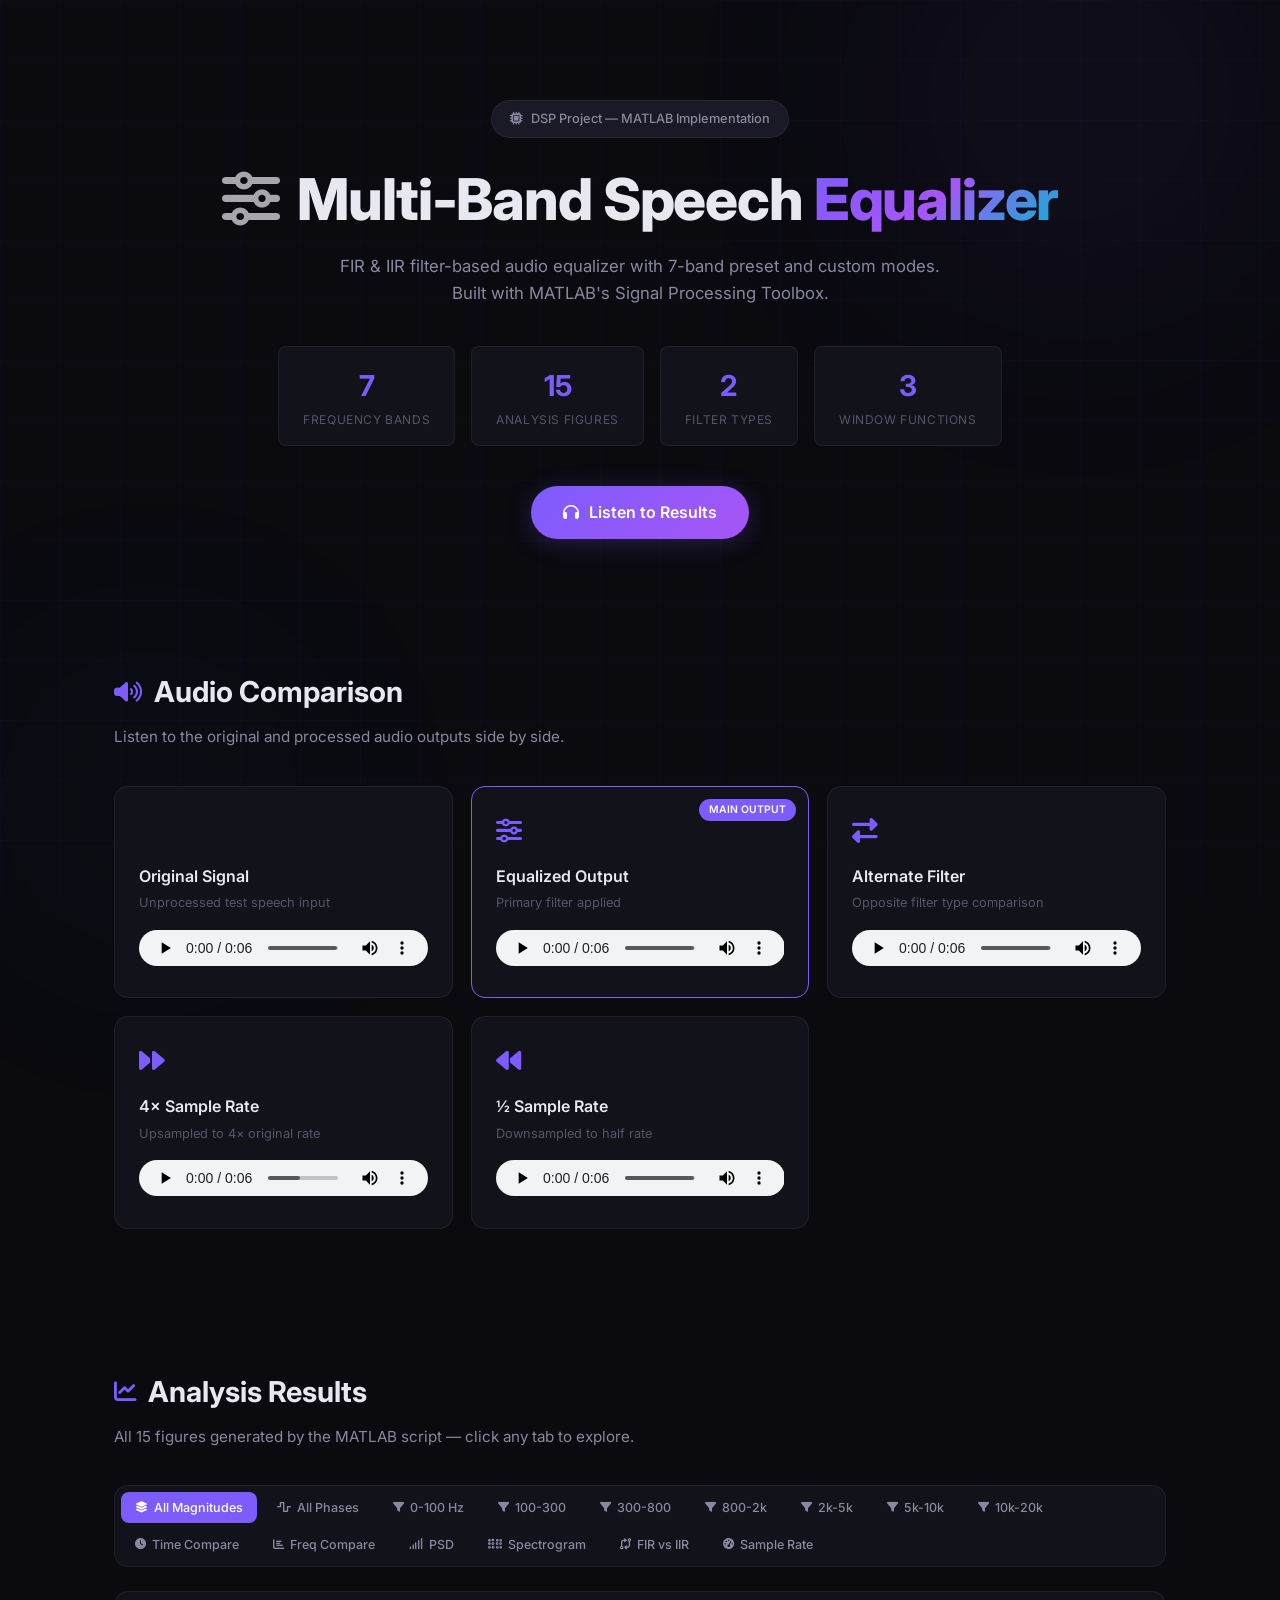
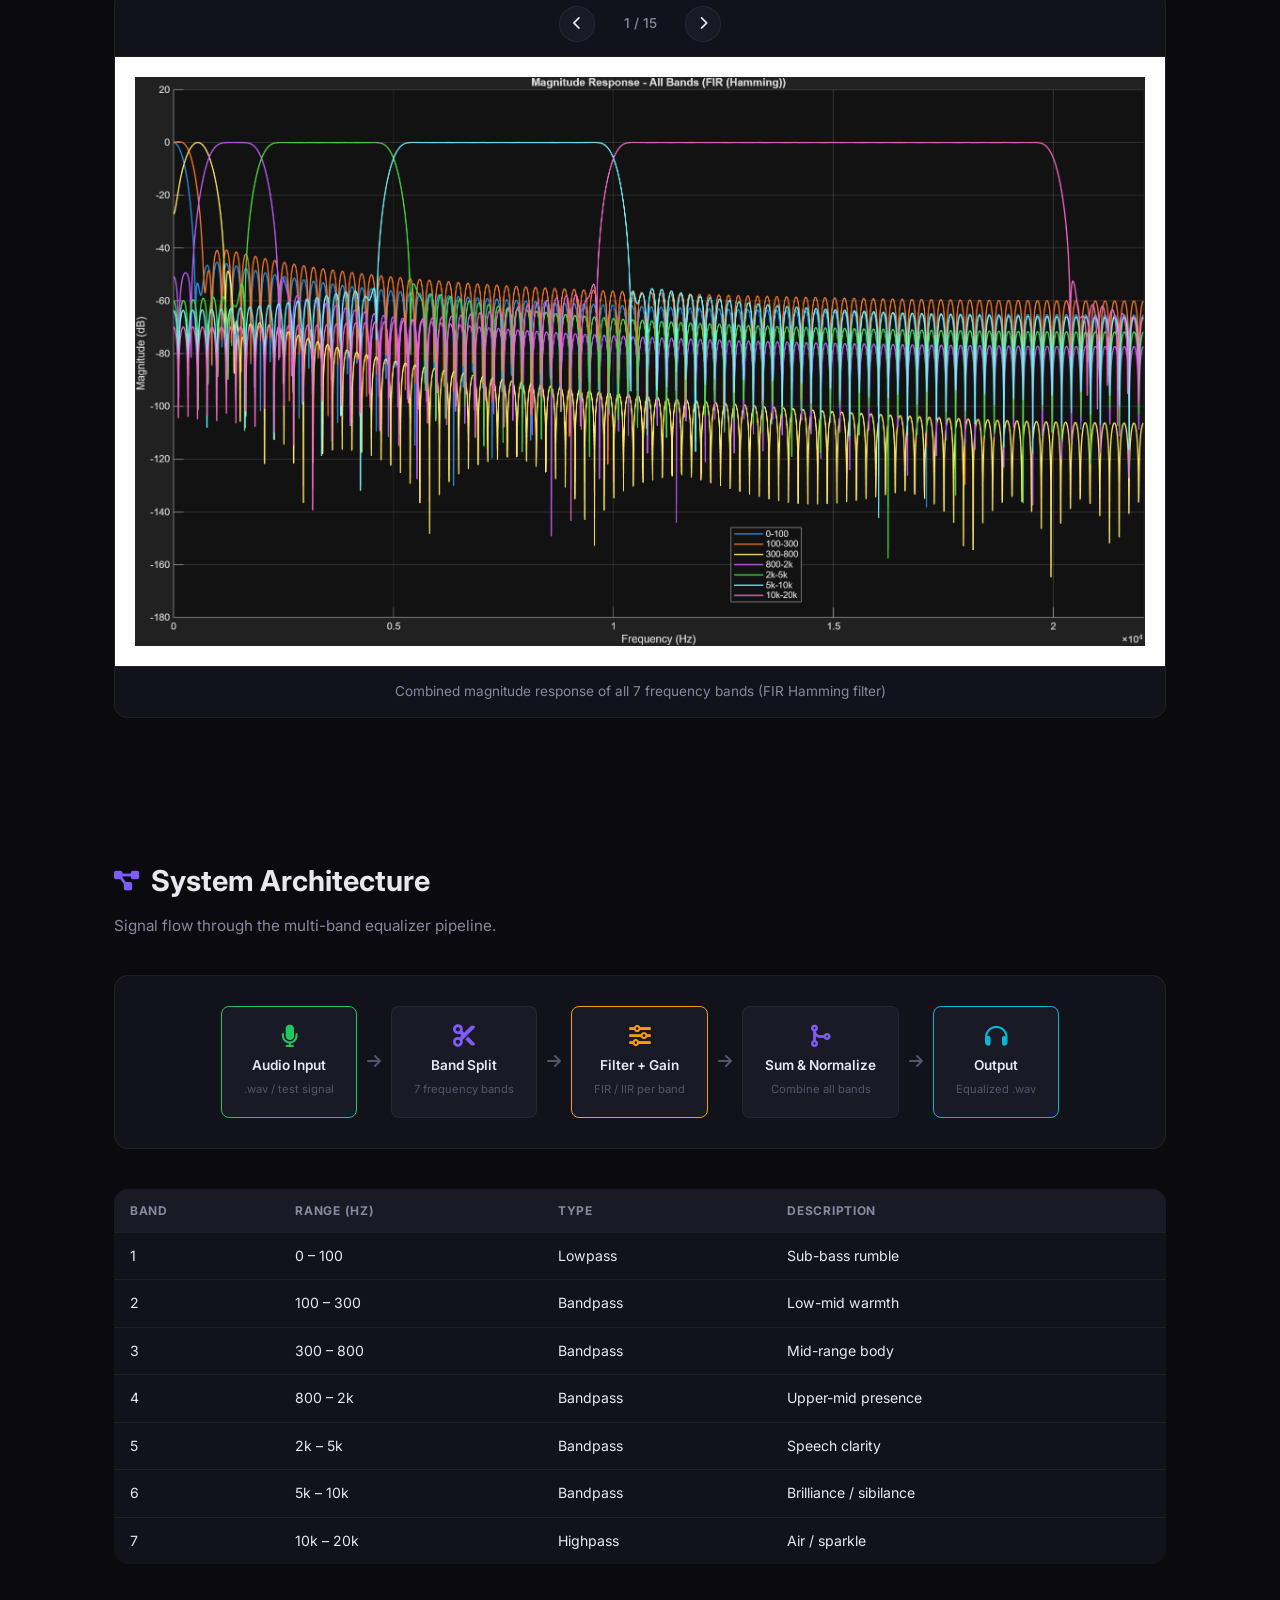
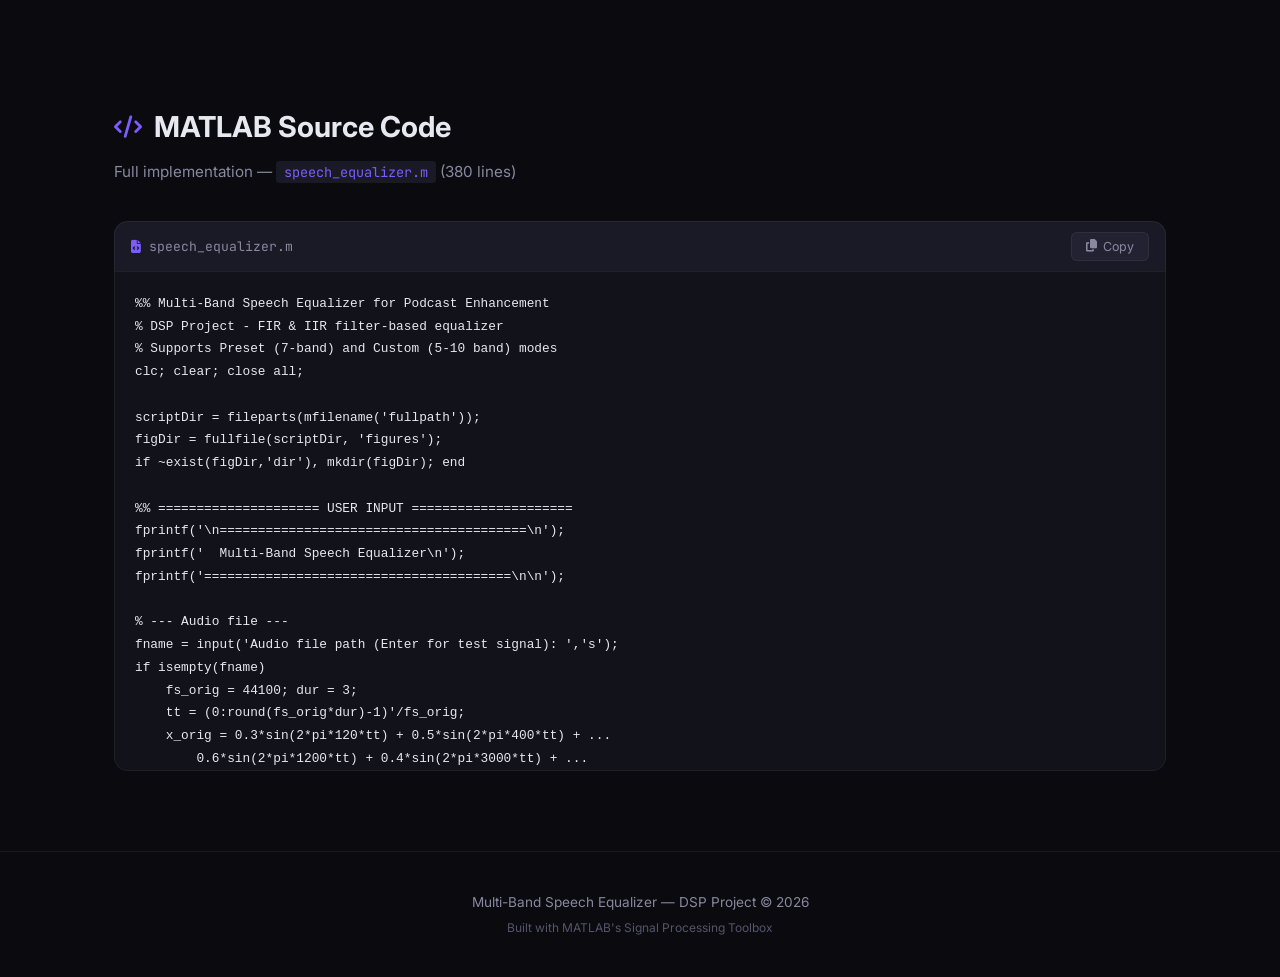
==== speech_equalizer/web/index.html @ 083064ca "Add speech equalizer GUI app, processing engine, web showcase, and launcher" ====
<!DOCTYPE html>
<html lang="en">
<head>
    <meta charset="UTF-8">
    <meta name="viewport" content="width=device-width, initial-scale=1.0">
    <title>Multi-Band Speech Equalizer | DSP Project</title>
    <meta name="description" content="Interactive showcase of a Multi-Band Speech Equalizer built with MATLAB — FIR & IIR filter-based DSP project.">
    <link rel="preconnect" href="https://fonts.googleapis.com">
    <link href="https://fonts.googleapis.com/css2?family=Inter:wght@300;400;500;600;700;800&family=JetBrains+Mono:wght@400;500&display=swap" rel="stylesheet">
    <link rel="stylesheet" href="https://cdnjs.cloudflare.com/ajax/libs/font-awesome/6.5.1/css/all.min.css">
    <link rel="stylesheet" href="style.css">
</head>
<body>
    <!-- Animated Background -->
    <div class="bg-grid"></div>
    <div class="bg-glow bg-glow-1"></div>
    <div class="bg-glow bg-glow-2"></div>

    <!-- Hero Section -->
    <header class="hero" id="hero">
        <div class="hero-badge">
            <i class="fas fa-microchip"></i> DSP Project — MATLAB Implementation
        </div>
        <h1 class="hero-title">
            <span class="hero-icon"><i class="fas fa-sliders-h"></i></span>
            Multi-Band Speech <span class="gradient-text">Equalizer</span>
        </h1>
        <p class="hero-subtitle">
            FIR &amp; IIR filter-based audio equalizer with 7-band preset and custom modes.
            <br>Built with MATLAB's Signal Processing Toolbox.
        </p>
        <div class="hero-stats">
            <div class="stat-card">
                <div class="stat-value">7</div>
                <div class="stat-label">Frequency Bands</div>
            </div>
            <div class="stat-card">
                <div class="stat-value">15</div>
                <div class="stat-label">Analysis Figures</div>
            </div>
            <div class="stat-card">
                <div class="stat-value">2</div>
                <div class="stat-label">Filter Types</div>
            </div>
            <div class="stat-card">
                <div class="stat-value">3</div>
                <div class="stat-label">Window Functions</div>
            </div>
        </div>
        <a href="#audio" class="hero-cta">
            <i class="fas fa-headphones"></i> Listen to Results
        </a>
    </header>

    <!-- Audio Player Section -->
    <section class="section" id="audio">
        <h2 class="section-title"><i class="fas fa-volume-up"></i> Audio Comparison</h2>
        <p class="section-desc">Listen to the original and processed audio outputs side by side.</p>
        <div class="audio-grid">
            <div class="audio-card" id="audio-original">
                <div class="audio-card-icon"><i class="fas fa-waveform-lines"></i></div>
                <h3>Original Signal</h3>
                <p>Unprocessed test speech input</p>
                <audio controls preload="metadata">
                    <source src="../test_speech.wav" type="audio/wav">
                </audio>
            </div>
            <div class="audio-card featured" id="audio-equalized">
                <div class="audio-card-icon"><i class="fas fa-sliders-h"></i></div>
                <h3>Equalized Output</h3>
                <p>Primary filter applied</p>
                <audio controls preload="metadata">
                    <source src="../output_equalized.wav" type="audio/wav">
                </audio>
                <span class="audio-badge">Main Output</span>
            </div>
            <div class="audio-card" id="audio-alternate">
                <div class="audio-card-icon"><i class="fas fa-exchange-alt"></i></div>
                <h3>Alternate Filter</h3>
                <p>Opposite filter type comparison</p>
                <audio controls preload="metadata">
                    <source src="../output_alternate.wav" type="audio/wav">
                </audio>
            </div>
            <div class="audio-card" id="audio-4x">
                <div class="audio-card-icon"><i class="fas fa-forward"></i></div>
                <h3>4× Sample Rate</h3>
                <p>Upsampled to 4× original rate</p>
                <audio controls preload="metadata">
                    <source src="../output_4x.wav" type="audio/wav">
                </audio>
            </div>
            <div class="audio-card" id="audio-half">
                <div class="audio-card-icon"><i class="fas fa-backward"></i></div>
                <h3>½ Sample Rate</h3>
                <p>Downsampled to half rate</p>
                <audio controls preload="metadata">
                    <source src="../output_half.wav" type="audio/wav">
                </audio>
            </div>
        </div>
    </section>

    <!-- Figures Gallery Section -->
    <section class="section" id="figures">
        <h2 class="section-title"><i class="fas fa-chart-line"></i> Analysis Results</h2>
        <p class="section-desc">All 15 figures generated by the MATLAB script — click any tab to explore.</p>

        <div class="tab-bar" id="tab-bar">
            <button class="tab active" data-tab="0"><i class="fas fa-layer-group"></i> All Magnitudes</button>
            <button class="tab" data-tab="1"><i class="fas fa-wave-square"></i> All Phases</button>
            <button class="tab" data-tab="2"><i class="fas fa-filter"></i> 0-100 Hz</button>
            <button class="tab" data-tab="3"><i class="fas fa-filter"></i> 100-300</button>
            <button class="tab" data-tab="4"><i class="fas fa-filter"></i> 300-800</button>
            <button class="tab" data-tab="5"><i class="fas fa-filter"></i> 800-2k</button>
            <button class="tab" data-tab="6"><i class="fas fa-filter"></i> 2k-5k</button>
            <button class="tab" data-tab="7"><i class="fas fa-filter"></i> 5k-10k</button>
            <button class="tab" data-tab="8"><i class="fas fa-filter"></i> 10k-20k</button>
            <button class="tab" data-tab="9"><i class="fas fa-clock"></i> Time Compare</button>
            <button class="tab" data-tab="10"><i class="fas fa-chart-bar"></i> Freq Compare</button>
            <button class="tab" data-tab="11"><i class="fas fa-signal"></i> PSD</button>
            <button class="tab" data-tab="12"><i class="fas fa-braille"></i> Spectrogram</button>
            <button class="tab" data-tab="13"><i class="fas fa-code-compare"></i> FIR vs IIR</button>
            <button class="tab" data-tab="14"><i class="fas fa-gauge-high"></i> Sample Rate</button>
        </div>

        <div class="figure-viewer" id="figure-viewer">
            <div class="figure-nav">
                <button class="nav-btn" id="prev-fig"><i class="fas fa-chevron-left"></i></button>
                <span class="figure-counter" id="fig-counter">1 / 15</span>
                <button class="nav-btn" id="next-fig"><i class="fas fa-chevron-right"></i></button>
            </div>
            <div class="figure-frame">
                <img id="figure-img" src="../figures/fig01_all_magnitudes.png" alt="Analysis Figure" loading="lazy">
            </div>
            <div class="figure-caption" id="figure-caption">
                Combined magnitude response of all 7 frequency bands (FIR Hamming filter)
            </div>
        </div>
    </section>

    <!-- System Architecture Section -->
    <section class="section" id="architecture">
        <h2 class="section-title"><i class="fas fa-diagram-project"></i> System Architecture</h2>
        <p class="section-desc">Signal flow through the multi-band equalizer pipeline.</p>
        <div class="flow-diagram">
            <div class="flow-node input-node">
                <i class="fas fa-microphone"></i>
                <span>Audio Input</span>
                <small>.wav / test signal</small>
            </div>
            <div class="flow-arrow"><i class="fas fa-arrow-right"></i></div>
            <div class="flow-node">
                <i class="fas fa-scissors"></i>
                <span>Band Split</span>
                <small>7 frequency bands</small>
            </div>
            <div class="flow-arrow"><i class="fas fa-arrow-right"></i></div>
            <div class="flow-node filter-node">
                <i class="fas fa-sliders-h"></i>
                <span>Filter + Gain</span>
                <small>FIR / IIR per band</small>
            </div>
            <div class="flow-arrow"><i class="fas fa-arrow-right"></i></div>
            <div class="flow-node">
                <i class="fas fa-code-merge"></i>
                <span>Sum &amp; Normalize</span>
                <small>Combine all bands</small>
            </div>
            <div class="flow-arrow"><i class="fas fa-arrow-right"></i></div>
            <div class="flow-node output-node">
                <i class="fas fa-headphones"></i>
                <span>Output</span>
                <small>Equalized .wav</small>
            </div>
        </div>
        <div class="bands-table-wrap">
            <table class="bands-table">
                <thead>
                    <tr>
                        <th>Band</th><th>Range (Hz)</th><th>Type</th><th>Description</th>
                    </tr>
                </thead>
                <tbody>
                    <tr><td>1</td><td>0 – 100</td><td>Lowpass</td><td>Sub-bass rumble</td></tr>
                    <tr><td>2</td><td>100 – 300</td><td>Bandpass</td><td>Low-mid warmth</td></tr>
                    <tr><td>3</td><td>300 – 800</td><td>Bandpass</td><td>Mid-range body</td></tr>
                    <tr><td>4</td><td>800 – 2k</td><td>Bandpass</td><td>Upper-mid presence</td></tr>
                    <tr><td>5</td><td>2k – 5k</td><td>Bandpass</td><td>Speech clarity</td></tr>
                    <tr><td>6</td><td>5k – 10k</td><td>Bandpass</td><td>Brilliance / sibilance</td></tr>
                    <tr><td>7</td><td>10k – 20k</td><td>Highpass</td><td>Air / sparkle</td></tr>
                </tbody>
            </table>
        </div>
    </section>

    <!-- MATLAB Code Section -->
    <section class="section" id="code">
        <h2 class="section-title"><i class="fas fa-code"></i> MATLAB Source Code</h2>
        <p class="section-desc">Full implementation — <code>speech_equalizer.m</code> (380 lines)</p>
        <div class="code-toolbar">
            <span class="code-filename"><i class="fas fa-file-code"></i> speech_equalizer.m</span>
            <button class="copy-btn" id="copy-code"><i class="fas fa-copy"></i> Copy</button>
        </div>
        <div class="code-block">
            <pre><code id="matlab-code">Loading...</code></pre>
        </div>
    </section>

    <!-- Footer -->
    <footer class="footer">
        <p>Multi-Band Speech Equalizer — DSP Project &copy; 2026</p>
        <p class="footer-sub">Built with MATLAB's Signal Processing Toolbox</p>
    </footer>

    <script src="app.js"></script>
</body>
</html>
---- speech_equalizer/web/style.css ----
/* ===== RESET & BASE ===== */
*, *::before, *::after { margin: 0; padding: 0; box-sizing: border-box; }

:root {
    --bg: #0a0a0f;
    --surface: #12121a;
    --surface-2: #1a1a26;
    --surface-3: #222233;
    --border: rgba(255,255,255,0.06);
    --border-hover: rgba(255,255,255,0.12);
    --text: #e8e8f0;
    --text-dim: #8888a0;
    --text-muted: #55556a;
    --accent: #7c5cfc;
    --accent-2: #a855f7;
    --accent-glow: rgba(124,92,252,0.25);
    --green: #22c55e;
    --orange: #f59e0b;
    --red: #ef4444;
    --cyan: #06b6d4;
    --radius: 14px;
    --radius-sm: 8px;
    --shadow: 0 4px 30px rgba(0,0,0,0.4);
    --font: 'Inter', -apple-system, sans-serif;
    --mono: 'JetBrains Mono', monospace;
}

html { scroll-behavior: smooth; }
body {
    font-family: var(--font);
    background: var(--bg);
    color: var(--text);
    line-height: 1.6;
    overflow-x: hidden;
    min-height: 100vh;
}

/* ===== ANIMATED BACKGROUND ===== */
.bg-grid {
    position: fixed; inset: 0; z-index: 0; pointer-events: none;
    background-image:
        linear-gradient(rgba(124,92,252,0.03) 1px, transparent 1px),
        linear-gradient(90deg, rgba(124,92,252,0.03) 1px, transparent 1px);
    background-size: 60px 60px;
}
.bg-glow {
    position: fixed; border-radius: 50%; pointer-events: none; z-index: 0;
    filter: blur(120px); opacity: 0.4;
}
.bg-glow-1 {
    width: 600px; height: 600px; top: -200px; right: -100px;
    background: radial-gradient(circle, var(--accent-glow), transparent 70%);
    animation: floatGlow 12s ease-in-out infinite alternate;
}
.bg-glow-2 {
    width: 500px; height: 500px; bottom: -150px; left: -100px;
    background: radial-gradient(circle, rgba(6,182,212,0.15), transparent 70%);
    animation: floatGlow 15s ease-in-out infinite alternate-reverse;
}
@keyframes floatGlow {
    0% { transform: translate(0, 0) scale(1); }
    100% { transform: translate(40px, -30px) scale(1.15); }
}

/* ===== HERO ===== */
.hero {
    position: relative; z-index: 1;
    text-align: center;
    padding: 100px 24px 70px;
    max-width: 900px; margin: 0 auto;
}
.hero-badge {
    display: inline-flex; align-items: center; gap: 8px;
    background: var(--surface-2); border: 1px solid var(--border);
    padding: 8px 18px; border-radius: 30px;
    font-size: 0.8rem; font-weight: 500; color: var(--text-dim);
    margin-bottom: 28px;
    animation: fadeUp 0.6s ease both;
}
.hero-title {
    font-size: clamp(2.2rem, 5vw, 3.6rem);
    font-weight: 800; letter-spacing: -0.02em;
    line-height: 1.15; margin-bottom: 20px;
    animation: fadeUp 0.6s 0.1s ease both;
}
.hero-icon { margin-right: 8px; opacity: 0.7; }
.gradient-text {
    background: linear-gradient(135deg, var(--accent), var(--accent-2), var(--cyan));
    -webkit-background-clip: text; -webkit-text-fill-color: transparent;
    background-clip: text;
}
.hero-subtitle {
    font-size: 1.05rem; color: var(--text-dim); max-width: 620px; margin: 0 auto 40px;
    animation: fadeUp 0.6s 0.2s ease both;
}
.hero-stats {
    display: flex; gap: 16px; justify-content: center; flex-wrap: wrap;
    margin-bottom: 40px;
    animation: fadeUp 0.6s 0.3s ease both;
}
.stat-card {
    background: var(--surface); border: 1px solid var(--border);
    border-radius: var(--radius-sm); padding: 16px 24px; min-width: 120px;
    transition: border-color 0.3s, transform 0.3s;
}
.stat-card:hover { border-color: var(--accent); transform: translateY(-3px); }
.stat-value { font-size: 1.8rem; font-weight: 700; color: var(--accent); }
.stat-label { font-size: 0.75rem; color: var(--text-muted); text-transform: uppercase; letter-spacing: 0.05em; }

.hero-cta {
    display: inline-flex; align-items: center; gap: 10px;
    background: linear-gradient(135deg, var(--accent), var(--accent-2));
    color: #fff; padding: 14px 32px; border-radius: 50px;
    font-size: 1rem; font-weight: 600; text-decoration: none;
    box-shadow: 0 4px 25px var(--accent-glow);
    transition: transform 0.3s, box-shadow 0.3s;
    animation: fadeUp 0.6s 0.4s ease both;
}
.hero-cta:hover { transform: translateY(-2px) scale(1.03); box-shadow: 0 6px 35px var(--accent-glow); }

@keyframes fadeUp {
    from { opacity: 0; transform: translateY(20px); }
    to { opacity: 1; transform: translateY(0); }
}

/* ===== SECTIONS ===== */
.section {
    position: relative; z-index: 1;
    max-width: 1100px; margin: 0 auto;
    padding: 60px 24px 80px;
}
.section-title {
    font-size: 1.8rem; font-weight: 700; margin-bottom: 10px;
    display: flex; align-items: center; gap: 12px;
}
.section-title i { color: var(--accent); font-size: 1.4rem; }
.section-desc { color: var(--text-dim); margin-bottom: 36px; font-size: 0.95rem; }
.section-desc code {
    background: var(--surface-2); padding: 2px 8px; border-radius: 4px;
    font-family: var(--mono); font-size: 0.85rem; color: var(--accent);
}

/* ===== AUDIO GRID ===== */
.audio-grid {
    display: grid;
    grid-template-columns: repeat(auto-fill, minmax(260px, 1fr));
    gap: 18px;
}
.audio-card {
    background: var(--surface); border: 1px solid var(--border);
    border-radius: var(--radius); padding: 24px;
    transition: border-color 0.3s, transform 0.3s;
    position: relative;
}
.audio-card:hover { border-color: var(--border-hover); transform: translateY(-3px); }
.audio-card.featured { border-color: var(--accent); }
.audio-card.featured::before {
    content: ''; position: absolute; inset: -1px; border-radius: var(--radius);
    background: linear-gradient(135deg, var(--accent), var(--accent-2));
    z-index: -1; opacity: 0.15;
}
.audio-card-icon { font-size: 1.6rem; color: var(--accent); margin-bottom: 12px; }
.audio-card h3 { font-size: 1rem; font-weight: 600; margin-bottom: 4px; }
.audio-card p { font-size: 0.8rem; color: var(--text-muted); margin-bottom: 16px; }
.audio-card audio { width: 100%; height: 36px; border-radius: 6px; }
.audio-badge {
    position: absolute; top: 12px; right: 12px;
    background: var(--accent); color: #fff; font-size: 0.65rem;
    padding: 3px 10px; border-radius: 20px; font-weight: 600; text-transform: uppercase;
}

/* ===== TAB BAR ===== */
.tab-bar {
    display: flex; flex-wrap: wrap; gap: 6px;
    margin-bottom: 24px;
    padding: 6px; background: var(--surface); border: 1px solid var(--border);
    border-radius: var(--radius); overflow-x: auto;
}
.tab {
    background: none; border: none; color: var(--text-dim);
    padding: 8px 14px; border-radius: var(--radius-sm);
    font-size: 0.78rem; font-weight: 500; cursor: pointer;
    font-family: var(--font); white-space: nowrap;
    display: flex; align-items: center; gap: 6px;
    transition: background 0.2s, color 0.2s;
}
.tab:hover { background: var(--surface-2); color: var(--text); }
.tab.active { background: var(--accent); color: #fff; }
.tab i { font-size: 0.7rem; }

/* ===== FIGURE VIEWER ===== */
.figure-viewer {
    background: var(--surface); border: 1px solid var(--border);
    border-radius: var(--radius); overflow: hidden;
}
.figure-nav {
    display: flex; align-items: center; justify-content: center; gap: 20px;
    padding: 14px; border-bottom: 1px solid var(--border);
}
.nav-btn {
    background: var(--surface-2); border: 1px solid var(--border);
    color: var(--text); width: 36px; height: 36px; border-radius: 50%;
    cursor: pointer; font-size: 0.85rem;
    display: flex; align-items: center; justify-content: center;
    transition: background 0.2s, border-color 0.2s;
}
.nav-btn:hover { background: var(--surface-3); border-color: var(--accent); }
.figure-counter { font-size: 0.85rem; color: var(--text-dim); font-weight: 500; min-width: 50px; text-align: center; }

.figure-frame {
    padding: 20px; display: flex; justify-content: center;
    background: #fff; min-height: 300px;
}
.figure-frame img {
    max-width: 100%; max-height: 600px; object-fit: contain;
    transition: opacity 0.3s;
}
.figure-frame img.loading { opacity: 0.3; }
.figure-caption {
    padding: 14px 20px; text-align: center;
    font-size: 0.85rem; color: var(--text-dim);
    border-top: 1px solid var(--border);
}

/* ===== FLOW DIAGRAM ===== */
.flow-diagram {
    display: flex; align-items: center; justify-content: center;
    gap: 0; flex-wrap: wrap; margin-bottom: 40px;
    padding: 30px 20px;
    background: var(--surface); border: 1px solid var(--border);
    border-radius: var(--radius);
}
.flow-node {
    display: flex; flex-direction: column; align-items: center; gap: 4px;
    background: var(--surface-2); border: 1px solid var(--border);
    padding: 18px 22px; border-radius: var(--radius-sm);
    transition: border-color 0.3s, transform 0.3s;
    min-width: 110px;
}
.flow-node:hover { border-color: var(--accent); transform: translateY(-3px); }
.flow-node i { font-size: 1.4rem; color: var(--accent); margin-bottom: 4px; }
.flow-node span { font-size: 0.85rem; font-weight: 600; }
.flow-node small { font-size: 0.7rem; color: var(--text-muted); }
.flow-node.input-node { border-color: var(--green); }
.flow-node.input-node i { color: var(--green); }
.flow-node.filter-node { border-color: var(--orange); }
.flow-node.filter-node i { color: var(--orange); }
.flow-node.output-node { border-color: var(--cyan); }
.flow-node.output-node i { color: var(--cyan); }
.flow-arrow { color: var(--text-muted); font-size: 1rem; padding: 0 10px; }

/* ===== BANDS TABLE ===== */
.bands-table-wrap { overflow-x: auto; }
.bands-table {
    width: 100%; border-collapse: collapse;
    background: var(--surface); border-radius: var(--radius);
    overflow: hidden;
}
.bands-table th {
    background: var(--surface-2); color: var(--text-dim);
    font-size: 0.75rem; text-transform: uppercase; letter-spacing: 0.06em;
    padding: 12px 16px; text-align: left;
}
.bands-table td {
    padding: 12px 16px; border-top: 1px solid var(--border);
    font-size: 0.88rem;
}
.bands-table tr:hover td { background: var(--surface-2); }

/* ===== CODE BLOCK ===== */
.code-toolbar {
    display: flex; align-items: center; justify-content: space-between;
    background: var(--surface-2); border: 1px solid var(--border);
    border-bottom: none; border-radius: var(--radius) var(--radius) 0 0;
    padding: 10px 16px;
}
.code-filename {
    font-family: var(--mono); font-size: 0.82rem; color: var(--text-dim);
    display: flex; align-items: center; gap: 8px;
}
.code-filename i { color: var(--accent); }
.copy-btn {
    background: var(--surface-3); border: 1px solid var(--border);
    color: var(--text-dim); padding: 6px 14px; border-radius: 6px;
    font-size: 0.78rem; cursor: pointer; font-family: var(--font);
    display: flex; align-items: center; gap: 6px;
    transition: background 0.2s, color 0.2s;
}
.copy-btn:hover { background: var(--accent); color: #fff; border-color: var(--accent); }
.copy-btn.copied { background: var(--green); color: #fff; border-color: var(--green); }
.code-block {
    background: var(--surface); border: 1px solid var(--border);
    border-radius: 0 0 var(--radius) var(--radius);
    max-height: 500px; overflow: auto;
}
.code-block pre {
    padding: 20px; margin: 0; font-family: var(--mono);
    font-size: 0.8rem; line-height: 1.7; color: var(--text);
    white-space: pre; tab-size: 4;
}
.code-block::-webkit-scrollbar { width: 8px; height: 8px; }
.code-block::-webkit-scrollbar-track { background: var(--surface); }
.code-block::-webkit-scrollbar-thumb { background: var(--surface-3); border-radius: 4px; }

/* ===== FOOTER ===== */
.footer {
    position: relative; z-index: 1;
    text-align: center; padding: 40px 24px;
    border-top: 1px solid var(--border);
    font-size: 0.85rem; color: var(--text-dim);
}
.footer-sub { font-size: 0.75rem; color: var(--text-muted); margin-top: 4px; }

/* ===== RESPONSIVE ===== */
@media (max-width: 768px) {
    .hero { padding: 60px 16px 40px; }
    .hero-stats { gap: 10px; }
    .stat-card { min-width: 100px; padding: 12px 16px; }
    .flow-diagram { flex-direction: column; }
    .flow-arrow { transform: rotate(90deg); padding: 6px 0; }
    .tab { padding: 6px 10px; font-size: 0.72rem; }
}
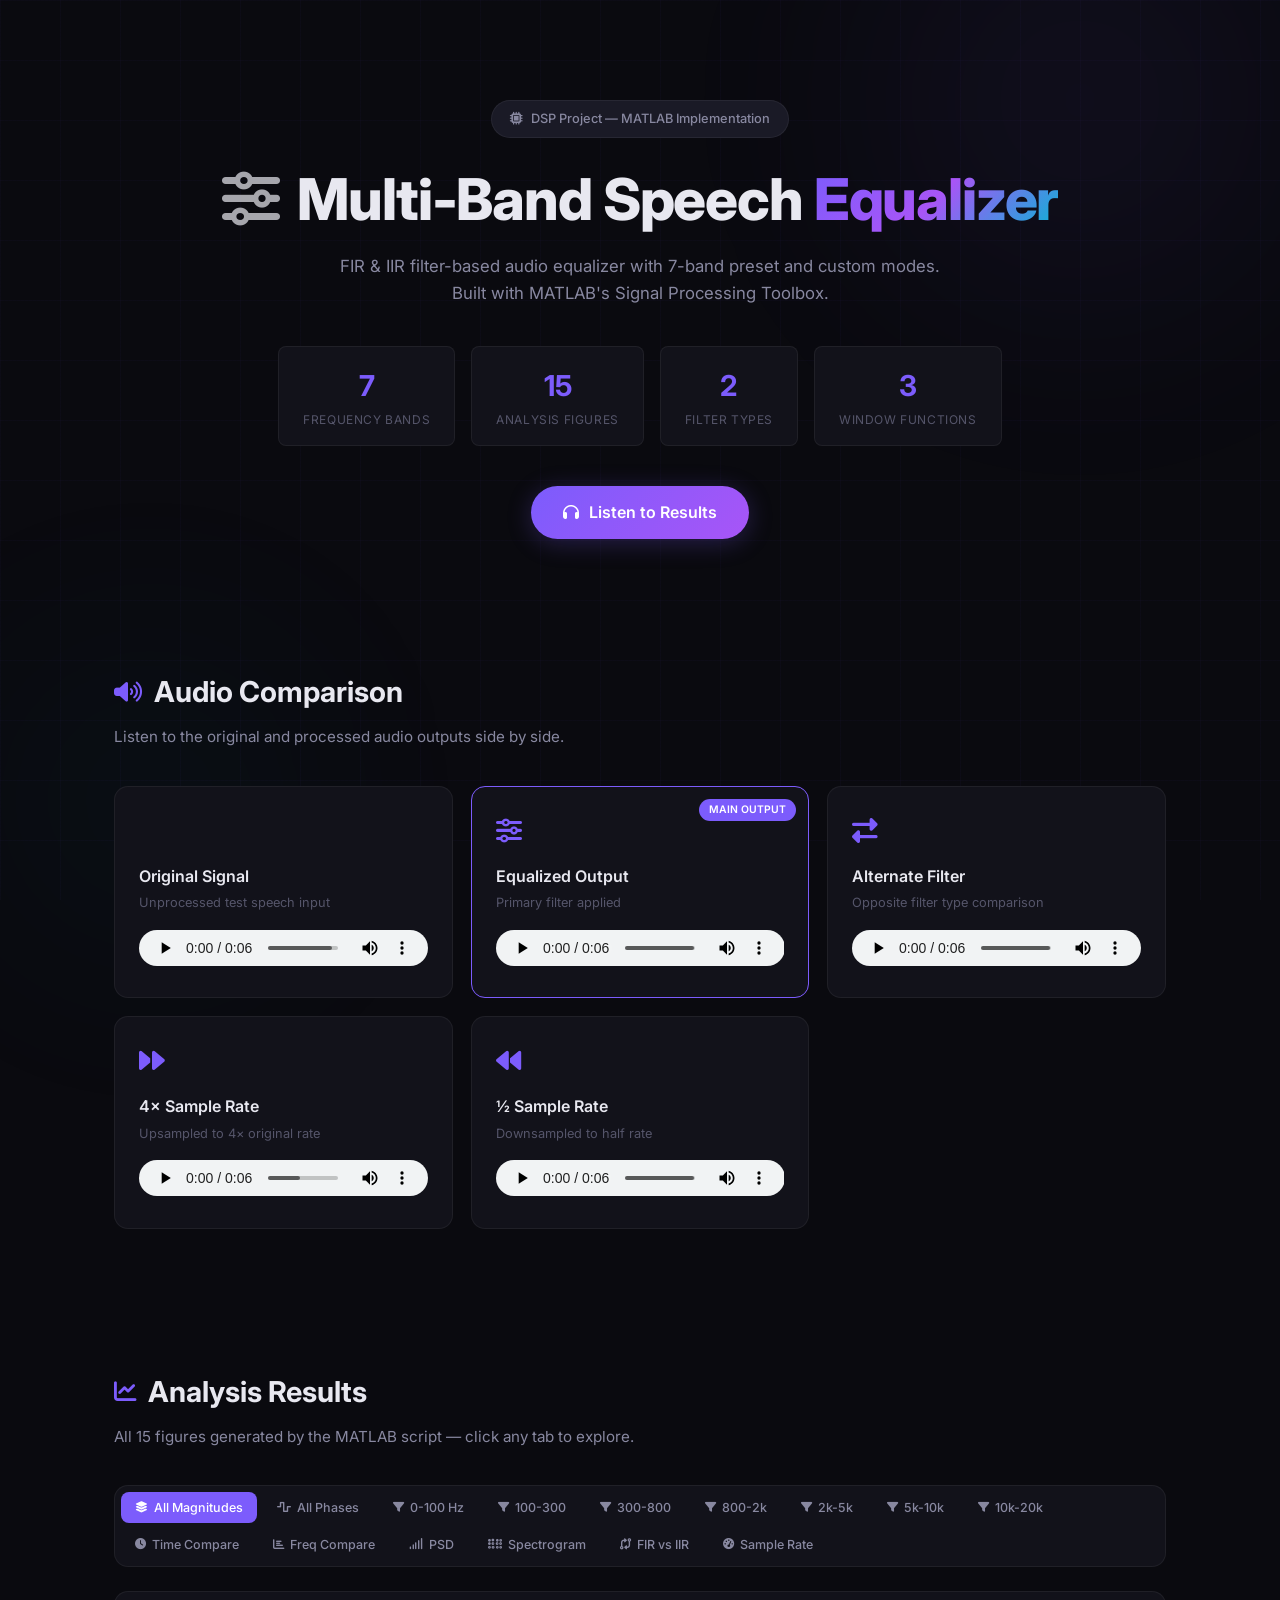
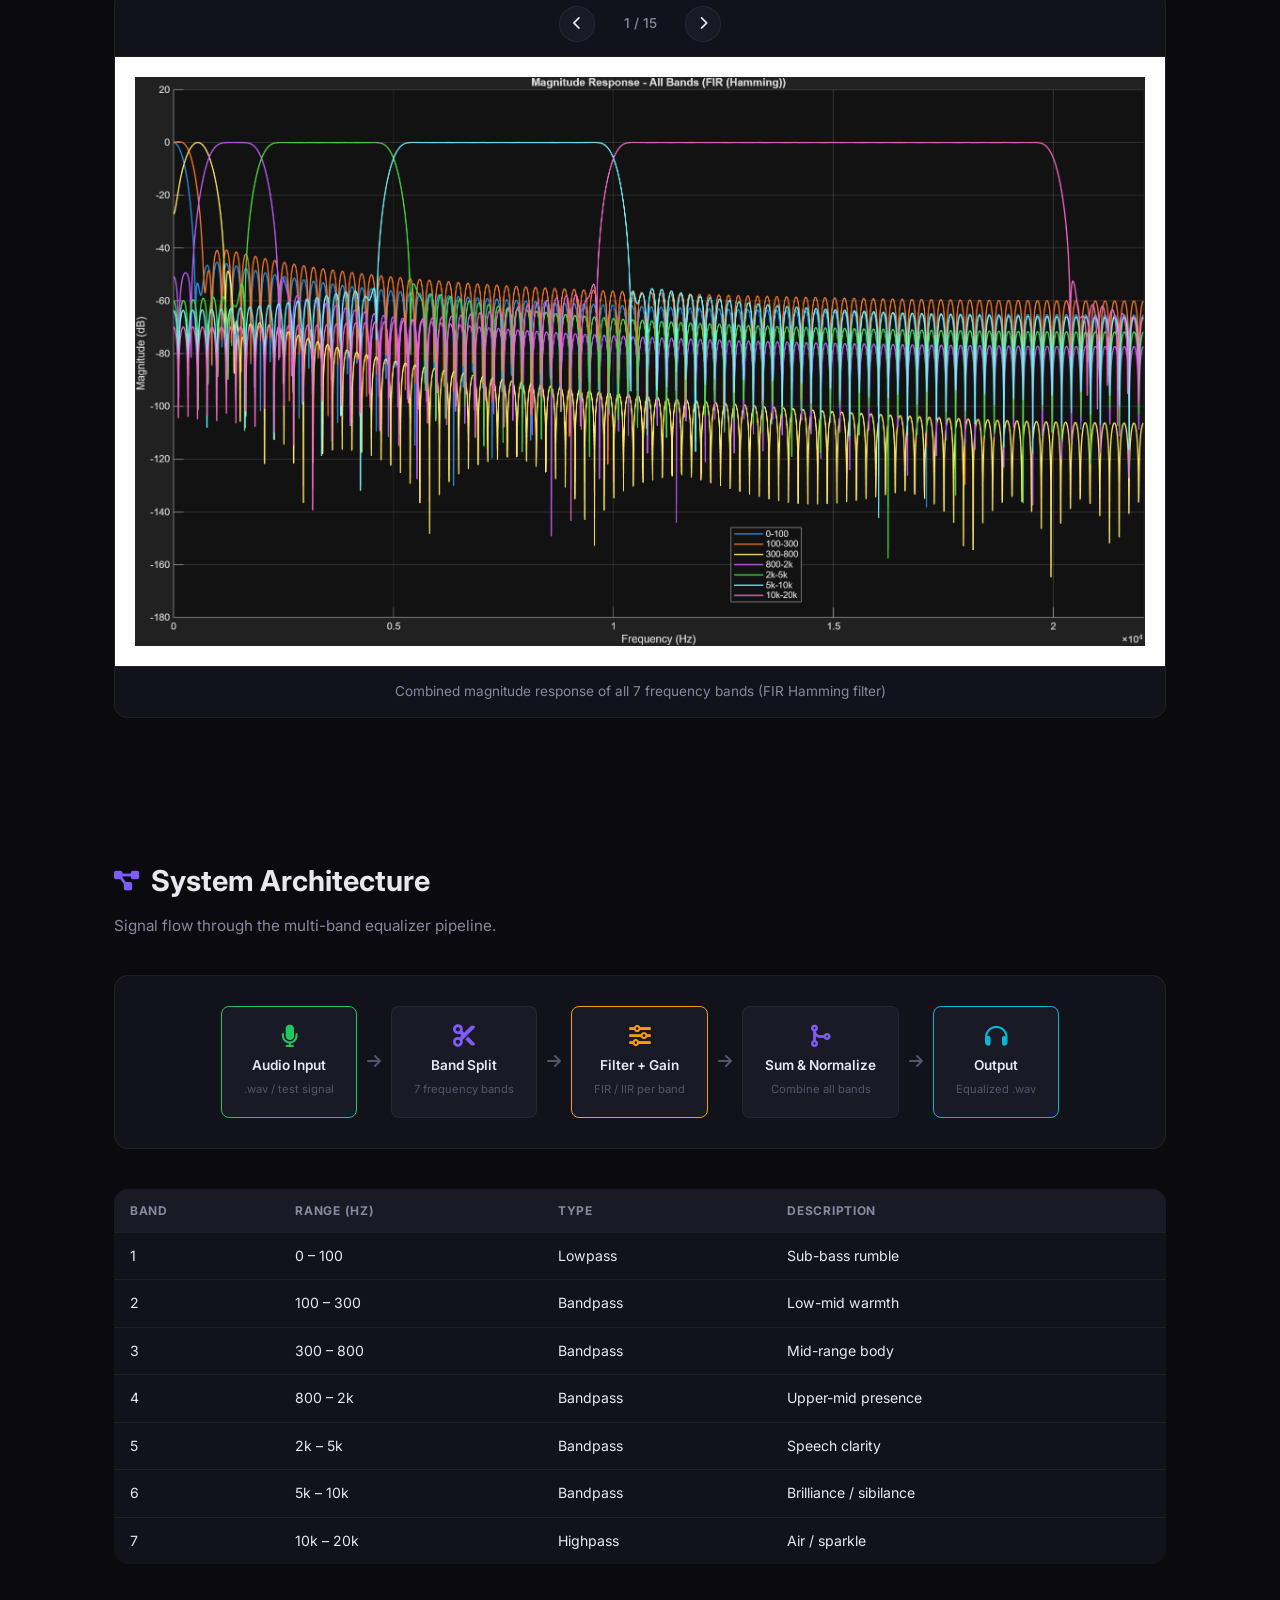
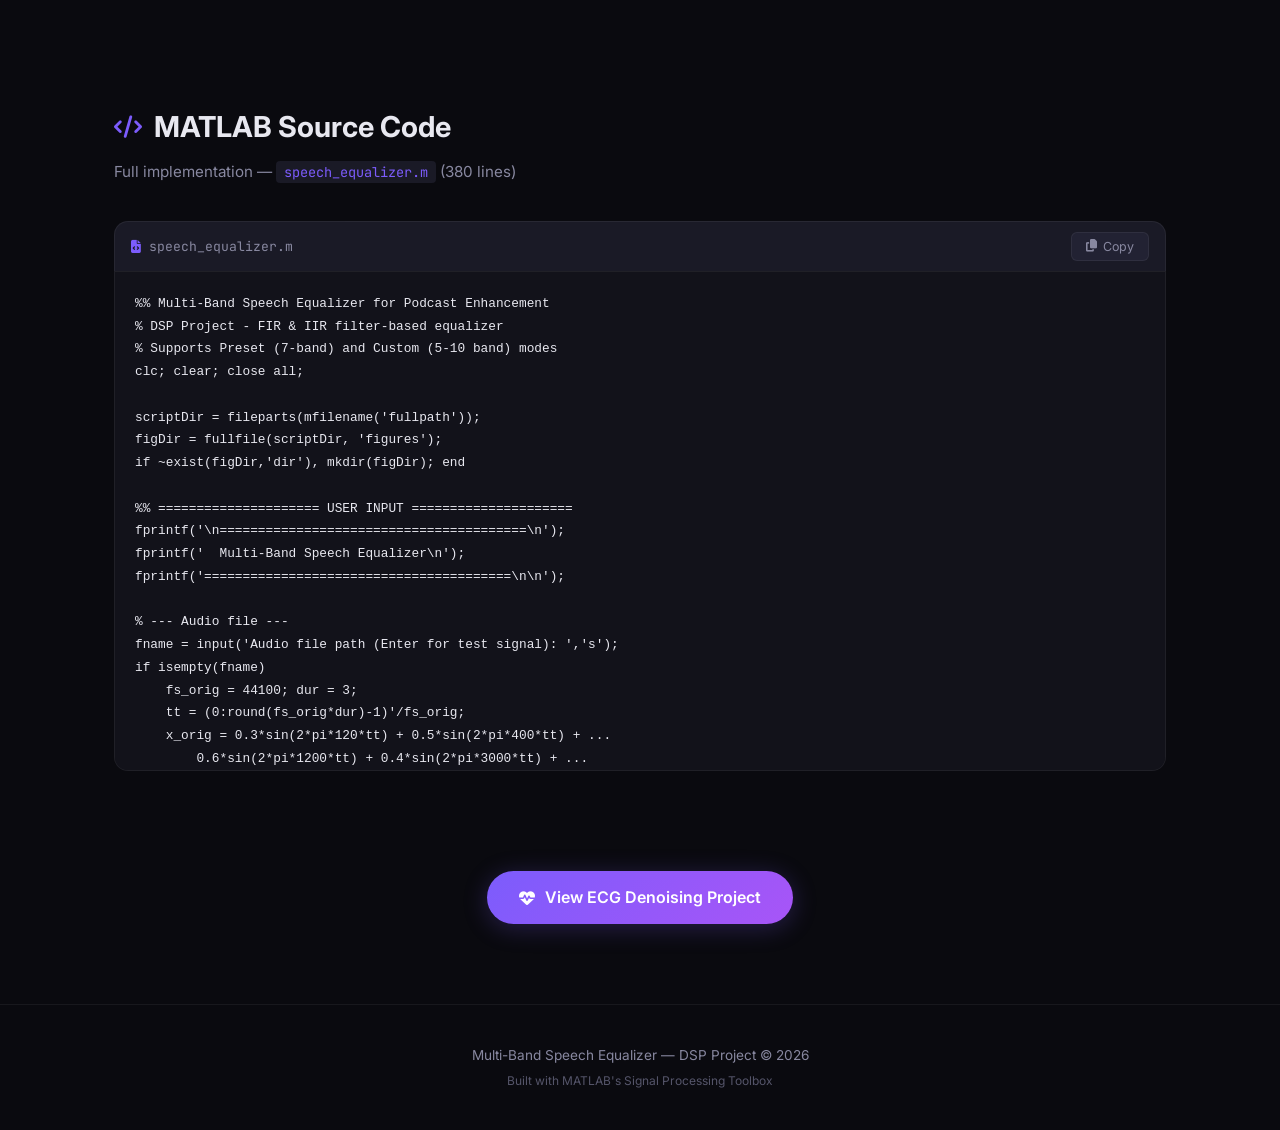
==== commit 4474860a: "Add ECG denoising web showcase, fix MATLAB code loading, add cross-project navigation" ====
--- a/speech_equalizer/web/index.html
+++ b/speech_equalizer/web/index.html
@@ -207,6 +207,13 @@
         </div>
     </section>
 
+    <!-- Navigation to ECG Project -->
+    <section class="section" id="nav-projects" style="text-align:center; padding-top:20px;">
+        <a href="../../web/index.html" class="hero-cta" style="display:inline-flex;">
+            <i class="fas fa-heartbeat"></i> View ECG Denoising Project
+        </a>
+    </section>
+
     <!-- Footer -->
     <footer class="footer">
         <p>Multi-Band Speech Equalizer — DSP Project &copy; 2026</p>
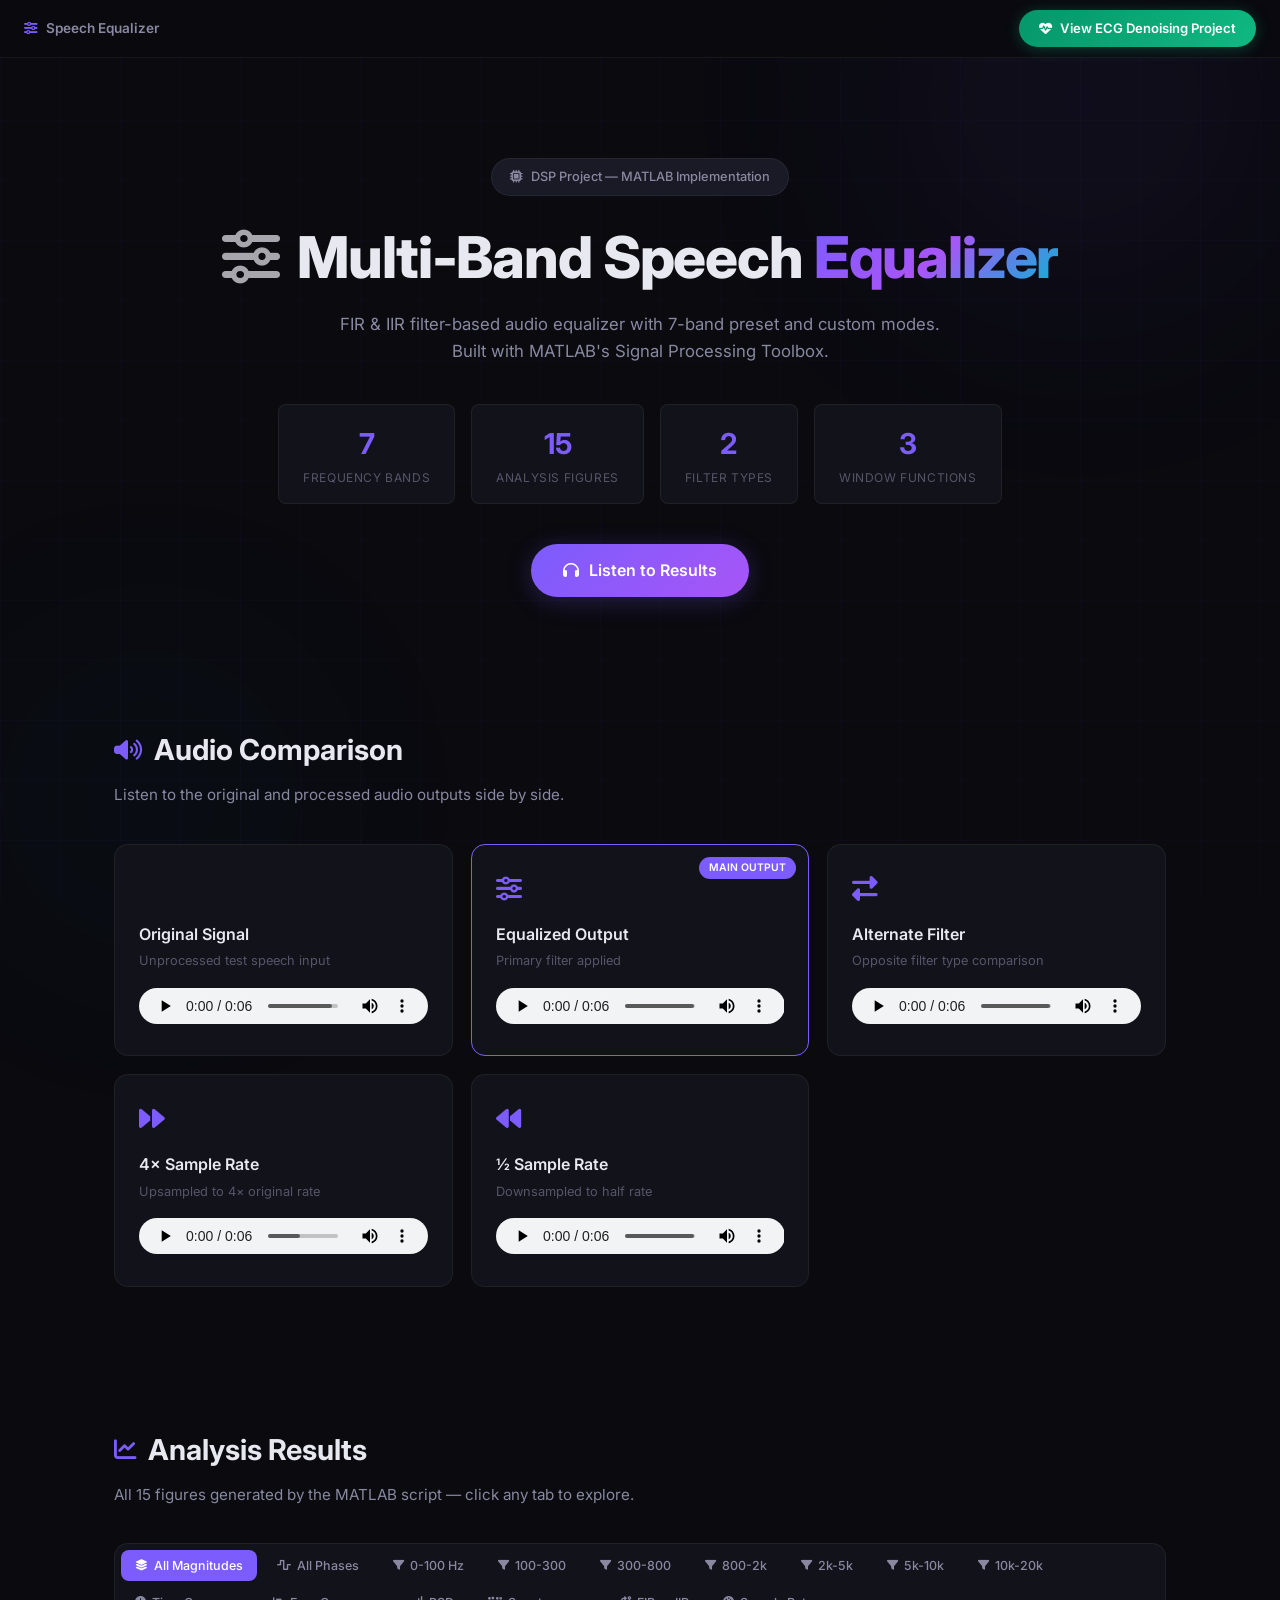
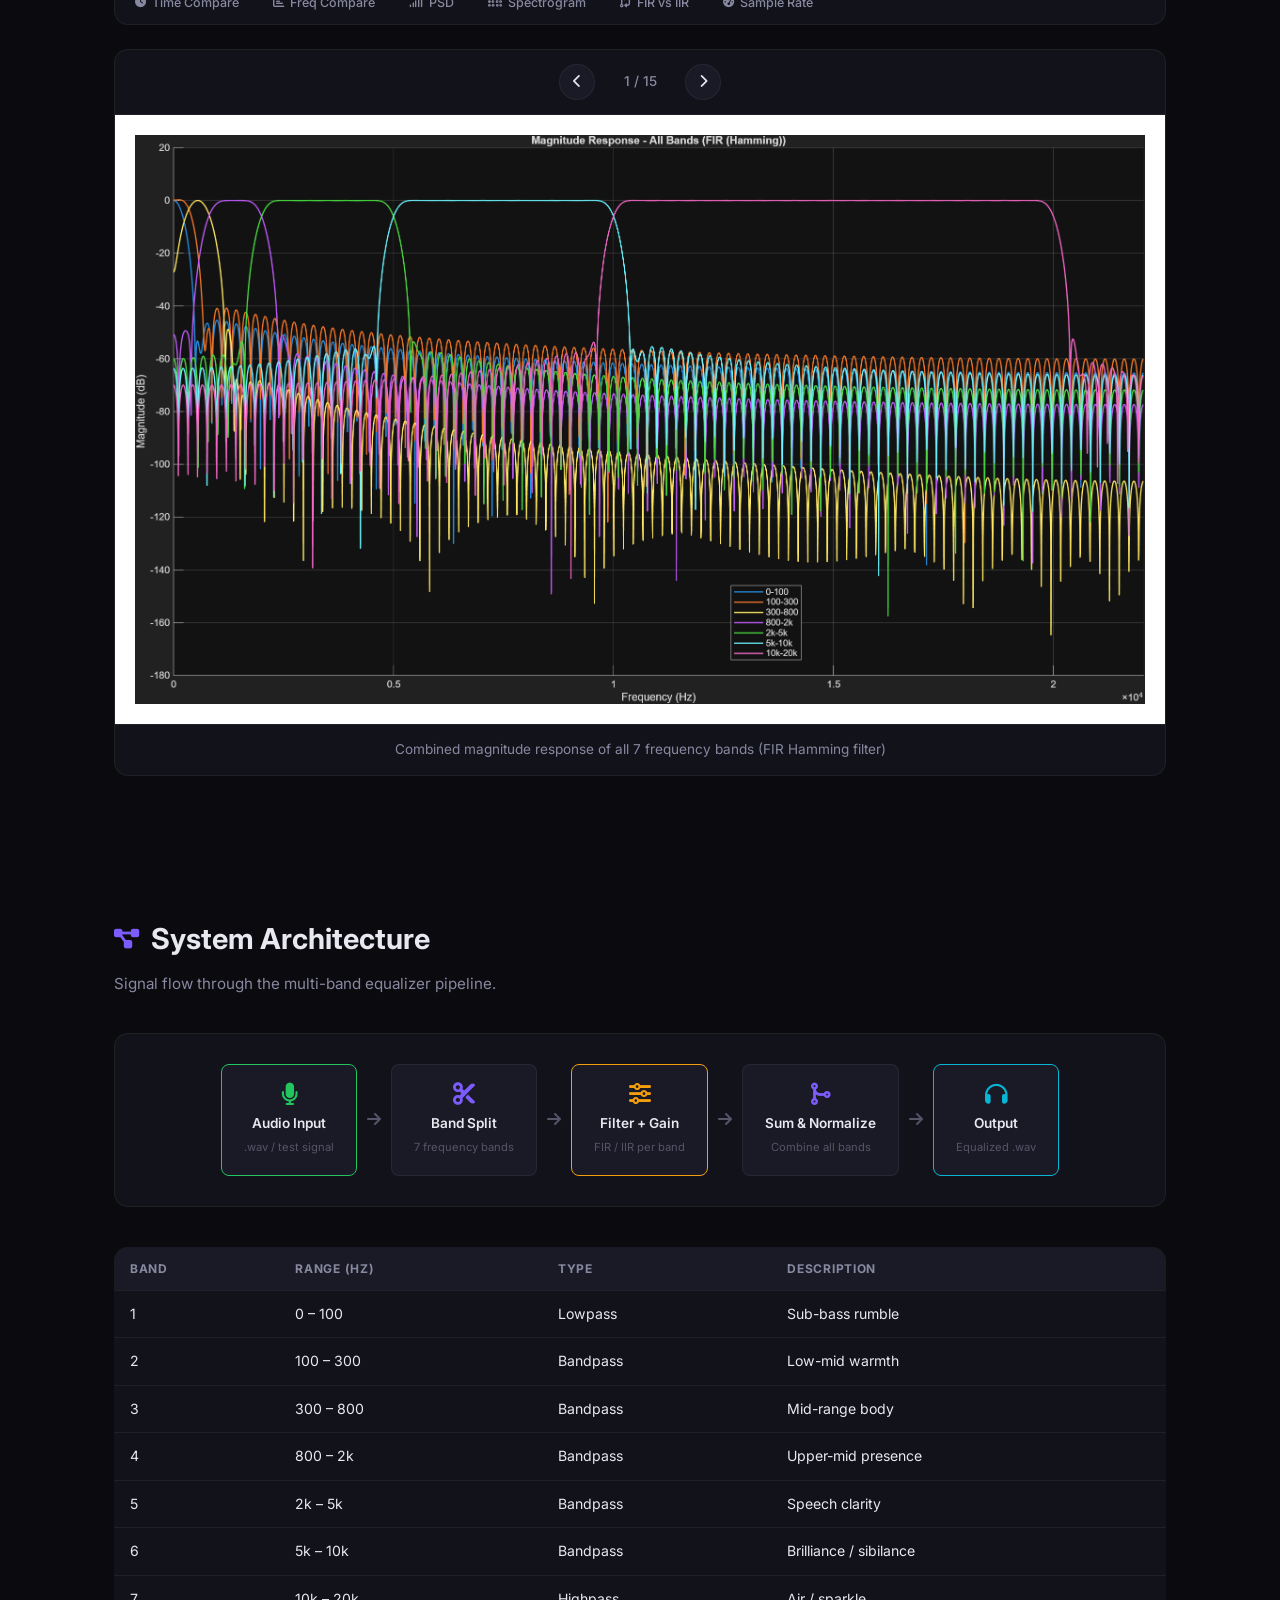
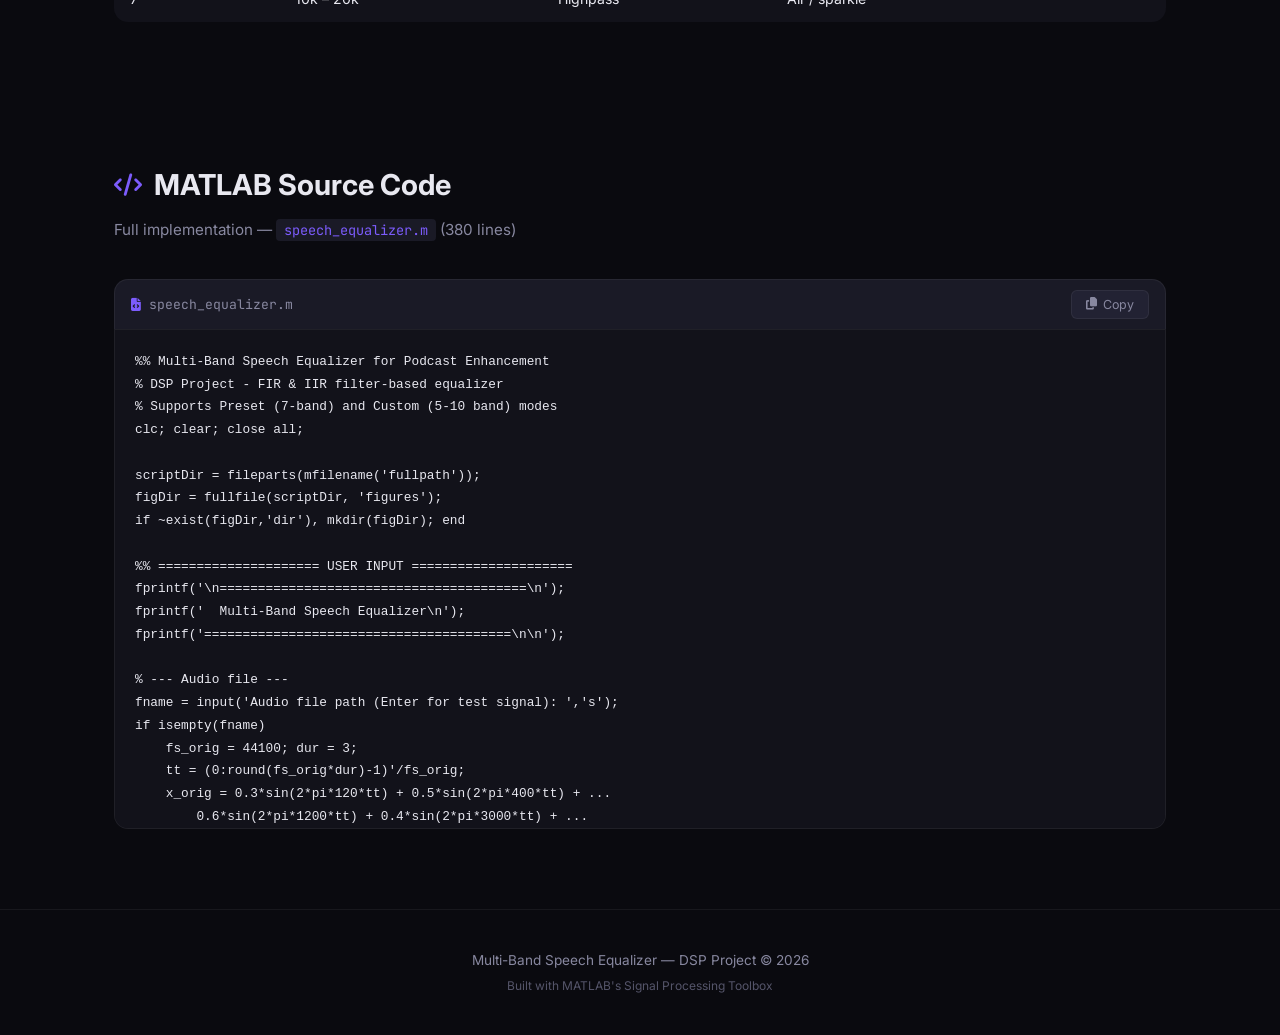
==== commit 61b93ec9: "Move project nav to sticky top bar with emerald green button" ====
--- a/speech_equalizer/web/index.html
+++ b/speech_equalizer/web/index.html
@@ -16,6 +16,14 @@
     <div class="bg-glow bg-glow-1"></div>
     <div class="bg-glow bg-glow-2"></div>
 
+    <!-- Top Navigation Bar -->
+    <nav class="top-nav">
+        <span class="top-nav-label"><i class="fas fa-sliders-h"></i> Speech Equalizer</span>
+        <a href="../../web/index.html" class="top-nav-btn">
+            <i class="fas fa-heartbeat"></i> View ECG Denoising Project
+        </a>
+    </nav>
+
     <!-- Hero Section -->
     <header class="hero" id="hero">
         <div class="hero-badge">
@@ -207,12 +215,6 @@
         </div>
     </section>
 
-    <!-- Navigation to ECG Project -->
-    <section class="section" id="nav-projects" style="text-align:center; padding-top:20px;">
-        <a href="../../web/index.html" class="hero-cta" style="display:inline-flex;">
-            <i class="fas fa-heartbeat"></i> View ECG Denoising Project
-        </a>
-    </section>
 
     <!-- Footer -->
     <footer class="footer">
--- a/speech_equalizer/web/style.css
+++ b/speech_equalizer/web/style.css
@@ -35,6 +35,33 @@
     min-height: 100vh;
 }
 
+/* ===== TOP NAVIGATION BAR ===== */
+.top-nav {
+    position: sticky; top: 0; z-index: 100;
+    display: flex; align-items: center; justify-content: space-between;
+    padding: 10px 24px;
+    background: rgba(10, 10, 15, 0.85);
+    backdrop-filter: blur(16px);
+    border-bottom: 1px solid var(--border);
+}
+.top-nav-label {
+    font-size: 0.85rem; font-weight: 600; color: var(--text-dim);
+    display: flex; align-items: center; gap: 8px;
+}
+.top-nav-label i { color: var(--accent); }
+.top-nav-btn {
+    display: inline-flex; align-items: center; gap: 8px;
+    background: linear-gradient(135deg, #059669, #10b981);
+    color: #fff; padding: 8px 20px; border-radius: 30px;
+    font-size: 0.82rem; font-weight: 600; text-decoration: none;
+    box-shadow: 0 2px 15px rgba(16, 185, 129, 0.3);
+    transition: transform 0.3s, box-shadow 0.3s;
+}
+.top-nav-btn:hover {
+    transform: translateY(-2px) scale(1.04);
+    box-shadow: 0 4px 25px rgba(16, 185, 129, 0.45);
+}
+
 /* ===== ANIMATED BACKGROUND ===== */
 .bg-grid {
     position: fixed; inset: 0; z-index: 0; pointer-events: none;
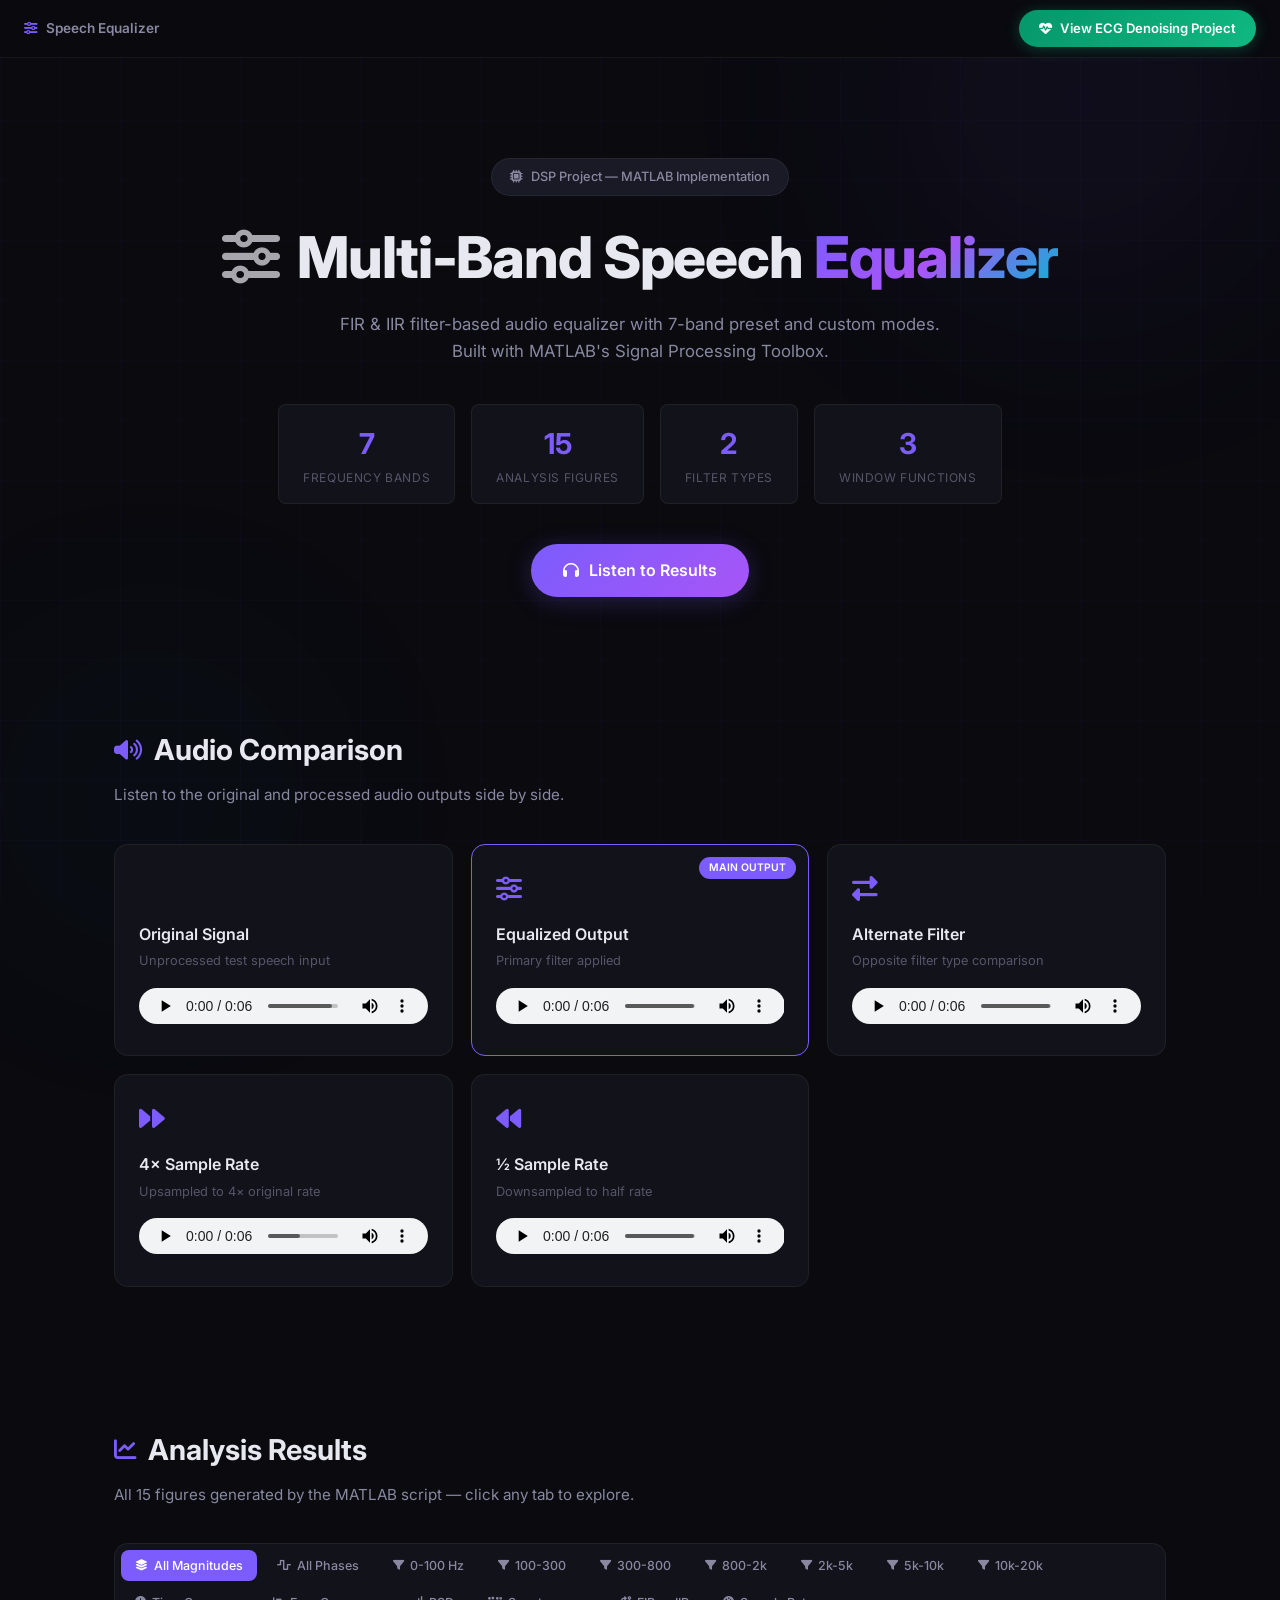
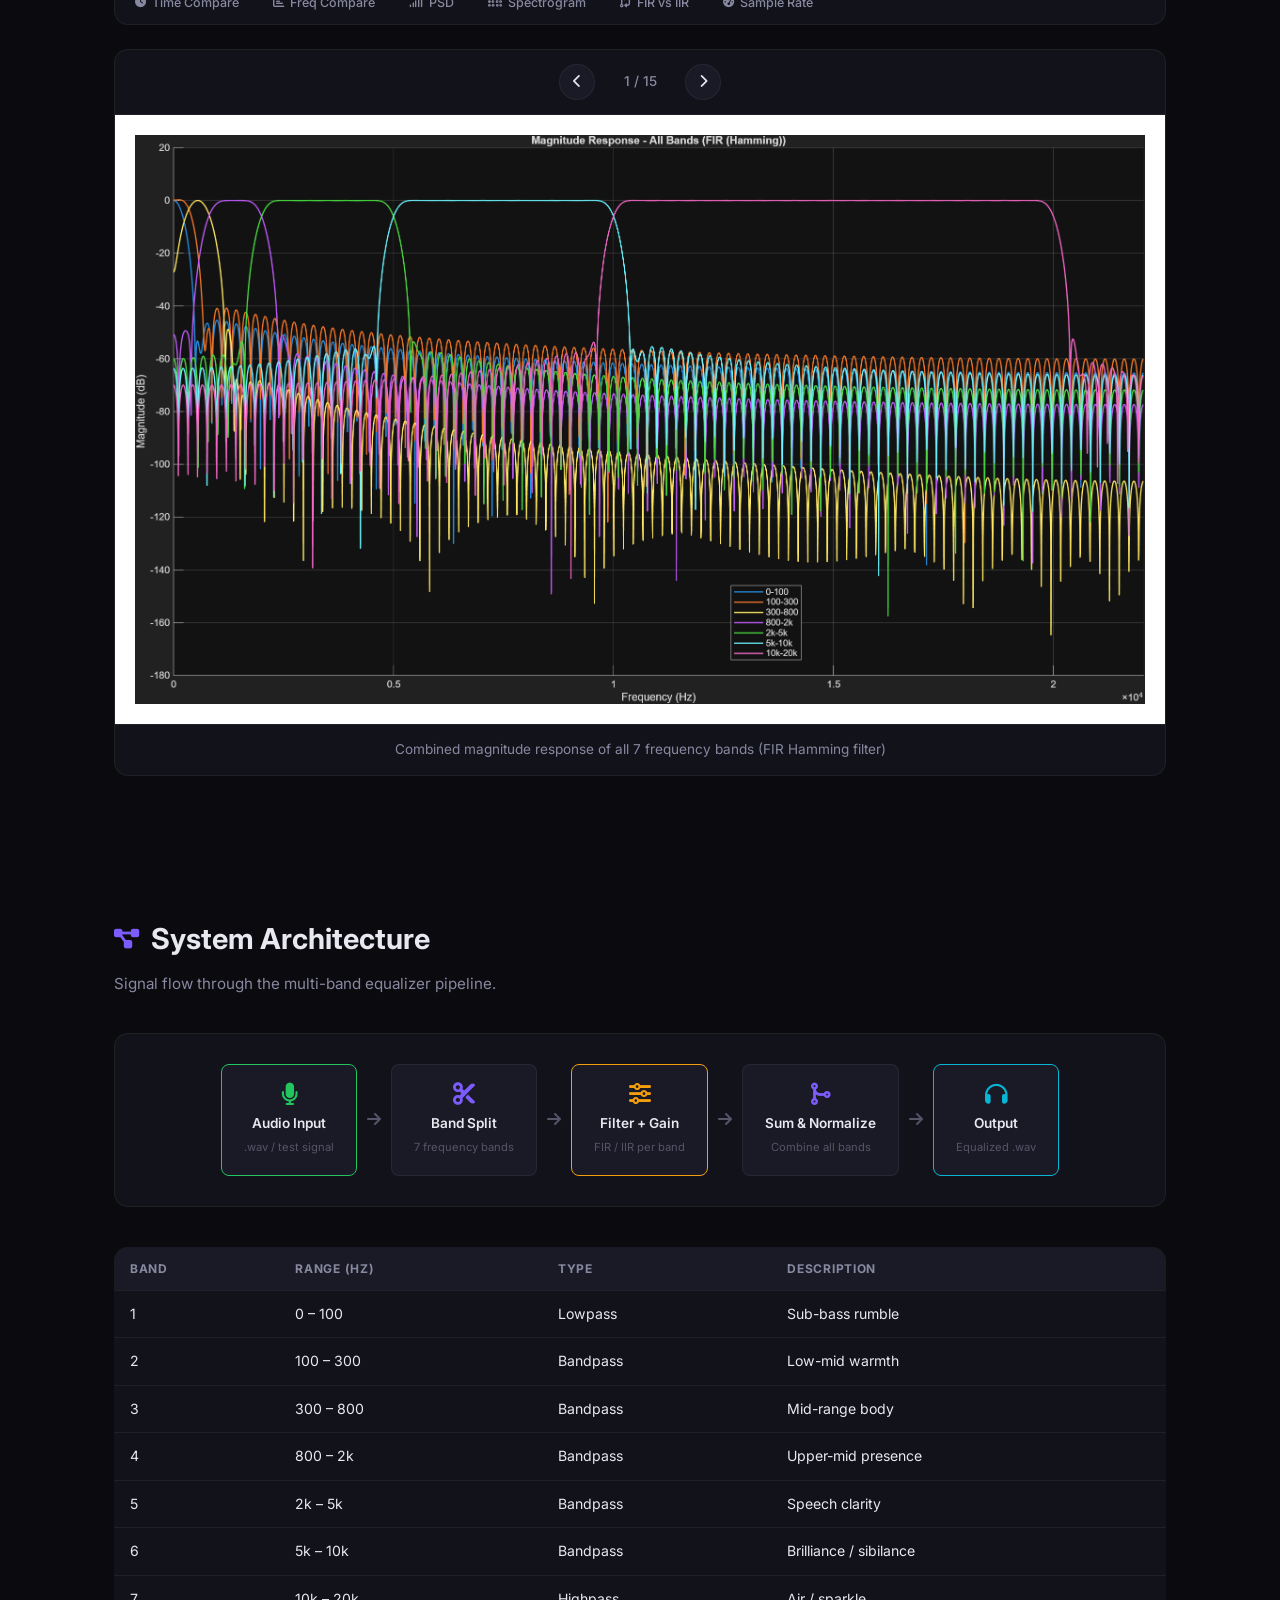
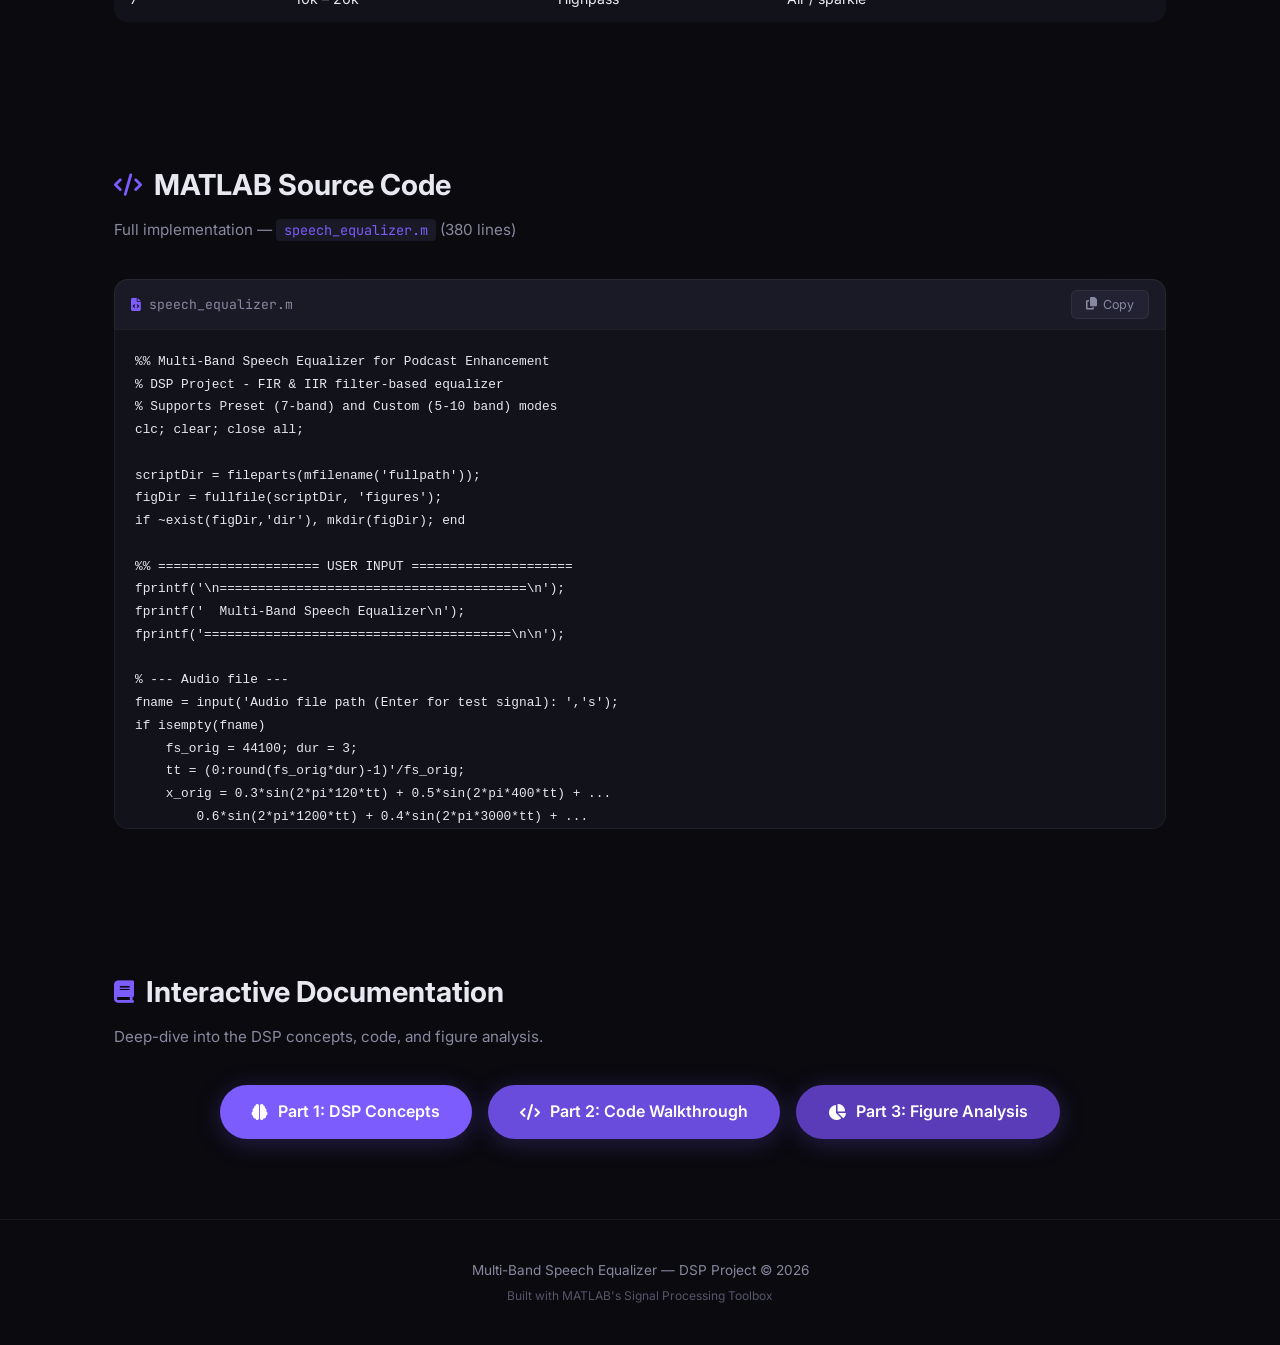
==== commit ce286f76: "Enhance Interactive DSP Documentation: Deep Analysis & Dashboard Navigation" ====
--- a/speech_equalizer/web/index.html
+++ b/speech_equalizer/web/index.html
@@ -216,6 +216,17 @@
     </section>
 
 
+    <!-- Documentation Links -->
+    <section class="section" id="documentation">
+        <h2 class="section-title"><i class="fas fa-book"></i> Interactive Documentation</h2>
+        <p class="section-desc">Deep-dive into the DSP concepts, code, and figure analysis.</p>
+        <div style="display: flex; gap: 1rem; justify-content: center; margin-top: 2rem; flex-wrap: wrap;">
+            <a href="../docs/Part1_DSP_Concepts.html" class="hero-cta" style="background: #7c5cfc;"><i class="fas fa-brain"></i> Part 1: DSP Concepts</a>
+            <a href="../docs/Part2_Code_Walkthrough.html" class="hero-cta" style="background: #6a4cdd;"><i class="fas fa-code"></i> Part 2: Code Walkthrough</a>
+            <a href="../docs/Part3_Figure_Analysis.html" class="hero-cta" style="background: #5a3cb8;"><i class="fas fa-chart-pie"></i> Part 3: Figure Analysis</a>
+        </div>
+    </section>
+
     <!-- Footer -->
     <footer class="footer">
         <p>Multi-Band Speech Equalizer — DSP Project &copy; 2026</p>
